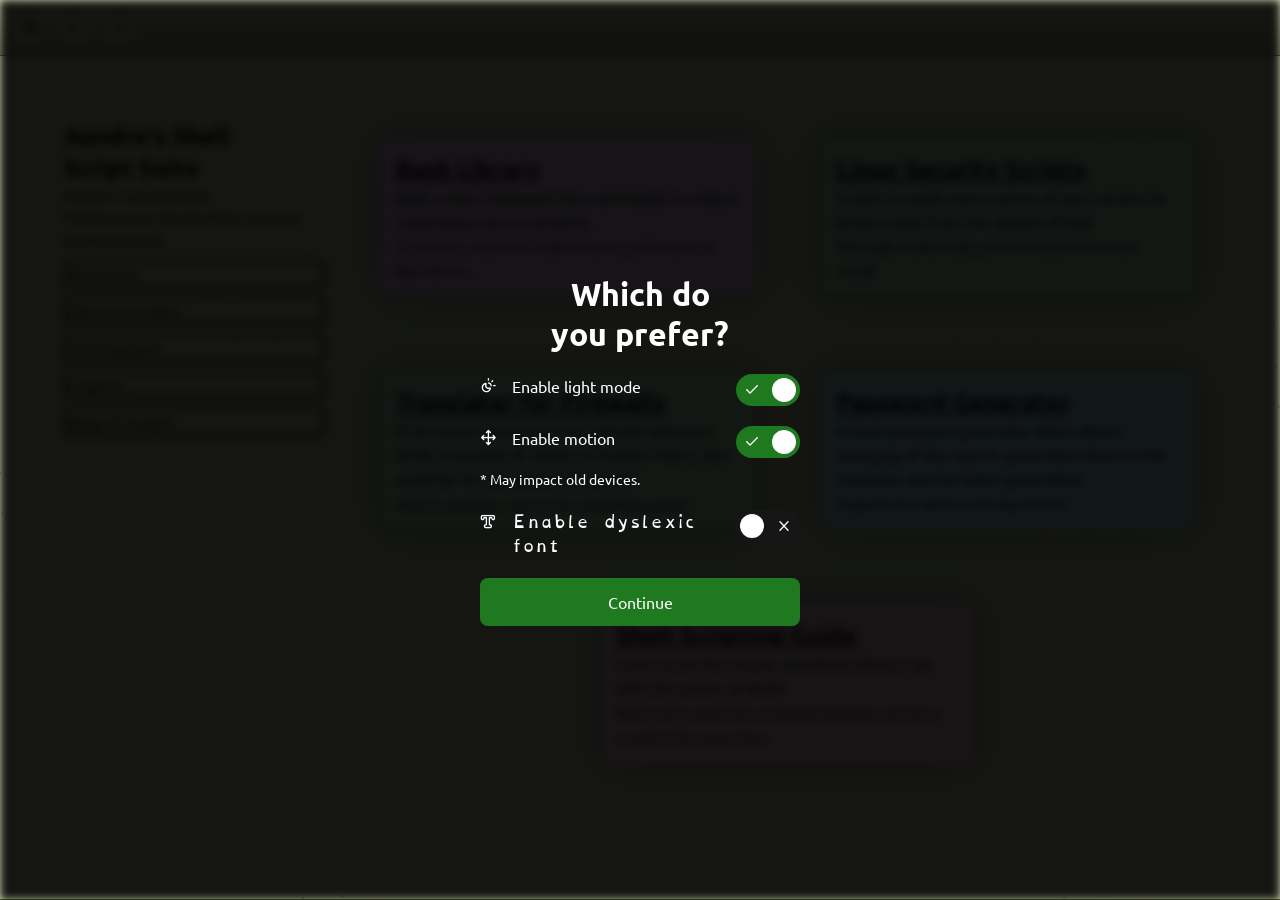
==== index.html @ a22c5754 "update(): fix HTML structure and correct typo in project descriptions" ====
<!DOCTYPE html>
<html lang="en">
<head>
	<meta charset="UTF-8">
	<meta name="viewport" content="width=device-width, initial-scale=1.0">
	<title>The ASS Suite</title>
	<link rel="stylesheet" href="/static/css/styles.css">
	<link rel="stylesheet" href="/static/css/ass.css">
	<script src="/static/js/scripts.js" defer=""></script>
	<script src="/static/js/ass.js" defer=""></script>
</head>
<body>

<header>
	<nav class="button-row">
		<button aria-label="Open Settings"><i class="icon-settings"></i></button>
		<a href="#start" aria-label="Scroll to sidebar"><i class="icon-move-left"></i></a>
		<a href="#end" aria-label="Scroll to project cards"><i class="icon-move-right"></i></a>
	</nav>
</header>
<main>
	<div id="start"></div>
	<aside id="sidebar">
		<h1>Aundre's Shell Script Suite</h1>
		<span class="subtext">
			Aundre is a psuedonym.<br>
			I'll leave you to decide if the acronym was intentional.
		</span>
		<button>About Me</button>
		<button>Extra-curriculars</button>
		<button>Certifications</button>
		<button>Projects</button>
		<button>Blogs & Guides</button>
	</aside>
	<ul id="projects-grid">
		<li class="project-card divergent-accent" style="--accent-hue: 320;">
			<h2><a href="/docs?q=projects/bash-lib/Home.md">Bash Library</a></h2>
			<span>Bash scripts fashioned into commands to reduce redundancy across projects.</span><br>
			<span class="subtext">Consistent, clean and made to be as performant as Bash allows.</span>
		</li>
		<li class="project-card divergent-accent" style="--accent-hue: 160;">
			<h2><a href="/docs?q=projects/linsec/Home.md">Linux Security Scripts</a></h2>
			<span>Scripts to audit every corner of your server--to bring it back from the depths of hell.</span><br>
			<span class="subtext">Although, realistically, you would just do a clean install.</span>
		</li>
		<li class="project-card divergent-accent" style="--accent-hue: 160;">
			<h2><a href="/docs?q=projects/transwall/Home.md">Translater for Firewalls</a></h2>
			<span>If for some reason you can't decide between UFW, FirewallD, IP Tables or Packet Filters, this could be for you (<i>when it's done</i>)!</span><br>
			<span class="subtext">Work in progress--soon to be something great!</span>
		</li>
		<li class="project-card divergent-accent" style="--accent-hue: 200;">
			<h2><a href="/docs?q=projects/rng-passwd/Home.md">Password Generator</a></h2>
			<span>A local password generator which allows changing of the way its generated down to the character and for batch generation.</span><br>
			<span class="subtext">Supports CLI options and arguments!</span>
		</li>
		<li class="project-card divergent-accent" style="--accent-hue: 0;">
			<h2><a href="/docs?q=guides/bash-syntax.md">Shell Scripting Guide</a></h2>
			<span>Learn to do the stupid, wonderful things I do with the power of Bash!</span><br>
			<span class="subtext">Bash truly is quite the scripting language, and oh-so stupid at the same time.</span>
		</li>
	</ul>
	<div id="end"></div>
	<div id="background"></div>
</main>
<footer id="root-footer">
</footer>
</body>
</html>
---- static/css/styles.css ----
@import url('/static/css/lucide.css');
@import url('/static/css/reset.css');

@font-face {
	font-style: normal;
	font-weight: normal;
	src: url('/static/fonts/CascadiaMono-Regular.ttf') format('truetype');
	font-family: 'Cascadia Mono';
	font-display: swap;
}

@font-face {
	font-style: normal;
	font-weight: normal;
	src: url('/static/fonts/OpenDyslexic-Regular.otf') format('opentype');
	font-family: 'OpenDyslexic';
	font-display: swap;
}

/* Default to dark theme if invalid value is found */
html,
[data-theme='dark'],
[data-theme='dark'] .divergent-accent {
	--accent: oklch(.8 .14 var(--accent-hue));
	--bg-1: oklch(.15 .0125 var(--accent-hue));
	--bg-2: oklch(.1 .0125 var(--accent-hue));
	--bg-3: oklch(.2 .025 var(--accent-hue));
	--text-1: oklch(.95 .0625 var(--accent-hue));
	--text-2: oklch(.8 .0625 var(--accent-hue));
	--text-3: oklch(.7 .0625 var(--accent-hue));
}

[data-theme='light'],
[data-theme='light'] .divergent-accent {
	--accent: oklch(.5 .1 var(--accent-hue));
	--bg-1: oklch(.975 .0625 var(--accent-hue));
	--bg-2: oklch(.925 .0625 var(--accent-hue));
	--bg-3: oklch(.8 .0625 var(--accent-hue));
	--text-1: oklch(.1 .0625 var(--accent-hue));
	--text-2: oklch(.2 .0625 var(--accent-hue));
	--text-3: oklch(.3 .0625 var(--accent-hue));
}

html {
	--font-stack-base: Ubuntu, system-ui, -apple-system, BlinkMacSystemFont, 'Segoe UI', Roboto, Oxygen, Ubuntu, Cantarell, sans-serif;
	--font-stack-mono: "Cascadia Mono", ui-monospace, SFMono-Regular, SF Mono, Menlo, Consolas, Liberation Mono, monospace;
	--font-stack-dyslexic: 'OpenDyslexic', 'Comic Sans MS', 'Comic Sans', 'Open Sans', 'Helvetica Neue', sans-serif;
	font-family: var(--font-stack-base);
	&[data-motion="true"] {
		transition: --accent-hue 2500ms ease-out;
		scroll-behavior: smooth;
	}
}

.switch {
	--switch-width: 4em;
	--padding: 4px;
	--knob-size: calc((var(--switch-width) / 2) - (var(--padding) * 2));
	display: inline-block;
	position: relative;
	aspect-ratio: 2 / 1;
	width: var(--switch-width);
	input {
		position: absolute;
		opacity: 0;
		width: 0;
		height: 0;
	}
	.slider {
		position: absolute;
		cursor: pointer;
		inset: 0;
		border-radius: 9e9px;
		background-color: oklch(20% 0 300);
		[data-motion='true'] & {
			transition: background-color .2s ease;
		}
		&::before {
			position: absolute;
			top: var(--padding);
			left: var(--padding);
			z-index: 2;
			border-radius: 9e9px;
			background-color: white;
			width: var(--knob-size);
			height: var(--knob-size);
			content: "";
		}
		[data-motion='true'] &::before {
			transition: transform 200ms cubic-bezier(.4, 0, .2, 1);
		}
	}
	input:checked+.slider {
		background-color: hsl(var(--accent-hue), 60%, 30%);
		&::before {
			transform: translateX(calc(var(--switch-width) - var(--knob-size) - (var(--padding) * 2)));
		}
	}
	.state-text {
		position: absolute;
		top: 50%;
		transform: translateY(-50%);
		z-index: 1;
		pointer-events: none;
		font-family: sans-serif;
		user-select: none;
		&:first-of-type {
			left: .5em;
		}
		&:last-of-type {
			right: .5em;
		}
		&::before,
		&::after {
			color: white;
		}
	}
}

#config-menu[open] {
	display: flex;
	position: fixed;
	width: 100vw;
	height: 100vh;
	color: white;
	background: transparent;
	justify-content: safe center;
	align-items: safe center;
	box-sizing: border-box;
	border: unset;
	z-index: 1;
	* {
		color: inherit;
	}
	&::backdrop {
		backdrop-filter: brightness(.1) blur(4px);
	}
	h1 {
		text-align: center;
	}
	.subtext {
		margin-top: 10px;
		max-width: calc(100% - 4em);
	}
	form {
		position: relative;
		display: grid;
		width: 25svw;
		min-width: 15em;
		max-width: 25em;
		height: fit-content;
		max-height: 100%;
		.option {
			display: grid;
			grid-template-columns: 2em 1fr 4em;
			margin-top: 20px;
			width: 100%;
			height: fit-content;
		}
	}
	#enter-site {
		display: flex;
		justify-content: safe center;
		align-items: center;
		text-align: center;
		margin-top: 20px;
		border: none;
		border-radius: 8px;
		background-color: hsl(var(--accent-hue), 60%, 30%);
		padding: 12px 24px;
		color: inherit;

		&:hover,
		&:focus-visible {
			cursor: pointer;
		}
	}
}

dialog {
	transition:
		opacity 750ms ease 600ms,
		transform 500ms ease;
	&::backdrop {
		transition:
			opacity 500ms ease,
			transform 500ms ease;
	}
}
dialog[open], dialog[open]::backdrop {
	opacity: 1;
	transform: translateY(0) scale(1);
}
@starting-style {
	dialog[open] {
		opacity: 0;
		transform: translateY(100px) scale(.95);
	}
	dialog[open]::backdrop {
		opacity: 0;
		transform: scale(.5);
	}
}

.button-row {
	display: flex;
	flex-direction: row;
	border-radius: 9e9px;
	width: fit-content;
	button, a {
		display: flex;
		justify-content: safe center;
		align-items: center;
		background-color: var(--bg-1);
		border: none;
		border-top: var(--accent) 1px solid;
		isolation: isolate;
		aspect-ratio: 1/1;
		height: 2em;
		color: var(--text-1);
		text-decoration: none;
		text-align: center;
		border-radius: 60% 40% 70% 30% / 50% 60% 40% 50%;
		box-shadow: -2px -2px 8px color-mix(var(--accent) 20%, transparent);
		margin: 0 .4em;
		[data-motion="true"] & i {
			transition: 50ms;
		}
		&[disabled] i {
			font-size: .8em;
			opacity: .5;
		}
		&:not([disabled]):hover i,
		&:not([disabled]):focus-visible i {
			cursor: pointer;
		}&:not([disabled]):active i {
			font-size: .9em;
			opacity: .7;
		}
	}
}

[data-dyslexic='true'] body,
.font-stack-dyslexic {
	font-family: var(--font-stack-dyslexic) !important;
}

.subtext {
	color: var(--text-2);
	font-size: .9em;
}

a {
	&[href^="https://"]::after {
		content: "\e0b9";
		font-family: "lucide";
		font-style: normal;
		font-weight: normal;
		display: inline-block;
		margin-left: .5ch;
		vertical-align: middle;
	}
	&:has(button) {
		text-decoration: none;
	}
}
---- static/css/ass.css ----
@property --accent-hue {
	syntax: '<number>';
	initial-value: 120;
	inherits: true;
}

/* Disabled footer cause I don't have a use for it right now. */
:root {
	--header-height: 3.5rem;
	--footer-height: 1px;
}

* {
	color: var(--text-1);
}

a:hover,
a:focus-visible {
	color: var(--accent);
}

html {
	width: 100%;
	min-height: 100%;
}

body {
	display: grid;
	position: relative;
	grid-template-rows: var(--header-height) 1fr var(--footer-height);
	margin: unset;
	background: var(--bg-1);
	width: 100%;
	height: 100svh;
}

article,
ul,
aside {
	box-sizing: border-box;
	margin: unset;
	padding: 2em;
	width: 100%;
	height: 100%;
}

main {
	display: flex;
	width: 100%;
	max-height: 100%;
	overflow: auto;
	scroll-snap-type: y mandatory;

	@media (min-height: 512px) {
		padding: 2em;
	}

	>* {
		scroll-snap-align: start;
	}
}

#sidebar {
	display: flex;
	flex-direction: column;
	position: relative;
	flex-shrink: 0;
	width: 36ch;
	height: 100%;
	overflow: auto;
	@media (orientation: portrait),
	(max-width: 512px) {
		width: 80dvw;
	}
	>button {
		margin-top: 1ch;
		text-align: start;
		width: 100%;
		padding: 0;
		background-color: transparent;
		border-image:
			linear-gradient(
				to right,
				color-mix(var(--accent) 30%,
				transparent),
				transparent 40%
			) 0 0 1 0;
		&::before {
			position: absolute;
			content: '\e269';
			font-family: lucide;
			color: var(--accent);
			transform: translateX(-4ex);
			opacity: 0;
			pointer-events: none;
		}
		[data-motion="true"] &::before {
			transition:
				250ms ease-out transform,
				150ms ease-out opacity,
				25ms linear scale;
		}
		&:hover,
		&:focus-visible {
			border-image: linear-gradient(to right, color-mix(var(--accent) 75%, transparent), transparent 55%) 0 0 1 0;
		}
		&:hover::before,
		&:focus-visible::before {
			transform: translateX(-3ex);
			opacity: .5;
			cursor: pointer;
		}
		&:active,
		&[data-active] {
			border-image: linear-gradient(to right, var(--accent), transparent 70%) 0 0 1 0;
		}
		&:active::before,
		&[data-active]::before {
			content: '\e2cc';
			transform: translateX(-3ex);
			opacity: 1;
			scale: 1.1;
		}
	}
}

#projects-grid {
	--shadow-spread: 48px;
	display: flex;
	position: relative;
	flex-shrink: 0;
	flex-direction: row;
	flex-wrap: wrap;
	justify-content: safe center;
	gap: 1em;
	isolation: isolate;
	padding: var(--shadow-spread) 0;
	width: calc(100% - 2em * 2 - 32ch);
	height: 100%;
	overflow-y: auto;
	list-style-type: none;

	>.project-card {
		margin-right: auto;
		margin-left: auto;
		border: var(--accent) 1px solid;
		border-radius: 8px;
		background: var(--bg-1);
		padding: 1em;
		width: 42ch;
		height: fit-content;
		box-shadow: 0 0 var(--shadow-spread) rgba(0, 0, 0, .25);

		h2 {
			margin: unset;
			width: fit-content;
		}

		[data-motion="true"] & {
			transition: box-shadow 100ms linear;
		}

		&:hover {
			box-shadow: 0 0 50px rgba(0, 0, 0, .5);
		}
	}
	@media (orientation: portrait),
	(max-width: 512px) {
		width: 80dvw;
	}
}

/* Animation for MY card */
@keyframes rainbow {
	0% {
		--accent-hue: 0;
	}
	100% {
		--accent-hue: 360;
	}
}

[data-motion="true"] #my-card {
	animation: rainbow 25s infinite linear;
}

@keyframes pulse {
	0% {
		outline: color-mix(var(--accent) 25%, transparent) 1px solid;
		outline-offset: 0;
	}

	100% {
		outline: transparent 0 solid;
		outline-offset: 32px;
	}
}

header {
	border-bottom: var(--accent) 1px solid;
	padding: .5em;
	background: linear-gradient(
			var(--bg-1) 0%,
			var(--bg-3)
		);
}

footer {
	border-top: var(--accent) 1px solid;
}

header,
footer {
	display: flex;
	position: static;
	align-items: center;
	box-sizing: border-box;
	width: 100%;
	height: 100%;
	/* Decided this effect was a bit too distracting
	[data-motion="true"] & {
		animation: pulse 1500ms infinite ease-out;
	}
	*/
}

@keyframes background-slide {
	100% {
		transform: translate(40px, -40px);
	}
}

#background {
	position: absolute;
	top: 0;
	left: 0;
	z-index: -1;
	width: 100%;
	min-height: 100%;
	overflow: hidden;

	&::before {
		position: absolute;
		top: -100px;
		left: -100px;
		rotate: -3deg;
		opacity: .15;
		background: radial-gradient(var(--accent) 1px, transparent 1px);
		background-size: 40px 40px;
		width: calc(100% + 200px);
		height: calc(100% + 200px);
		content: "";
	}

	[data-theme='light'] &::before {
		opacity: .4;
	}

	[data-motion='true'] &::before {
		animation: background-slide 5s linear infinite;
	}
}
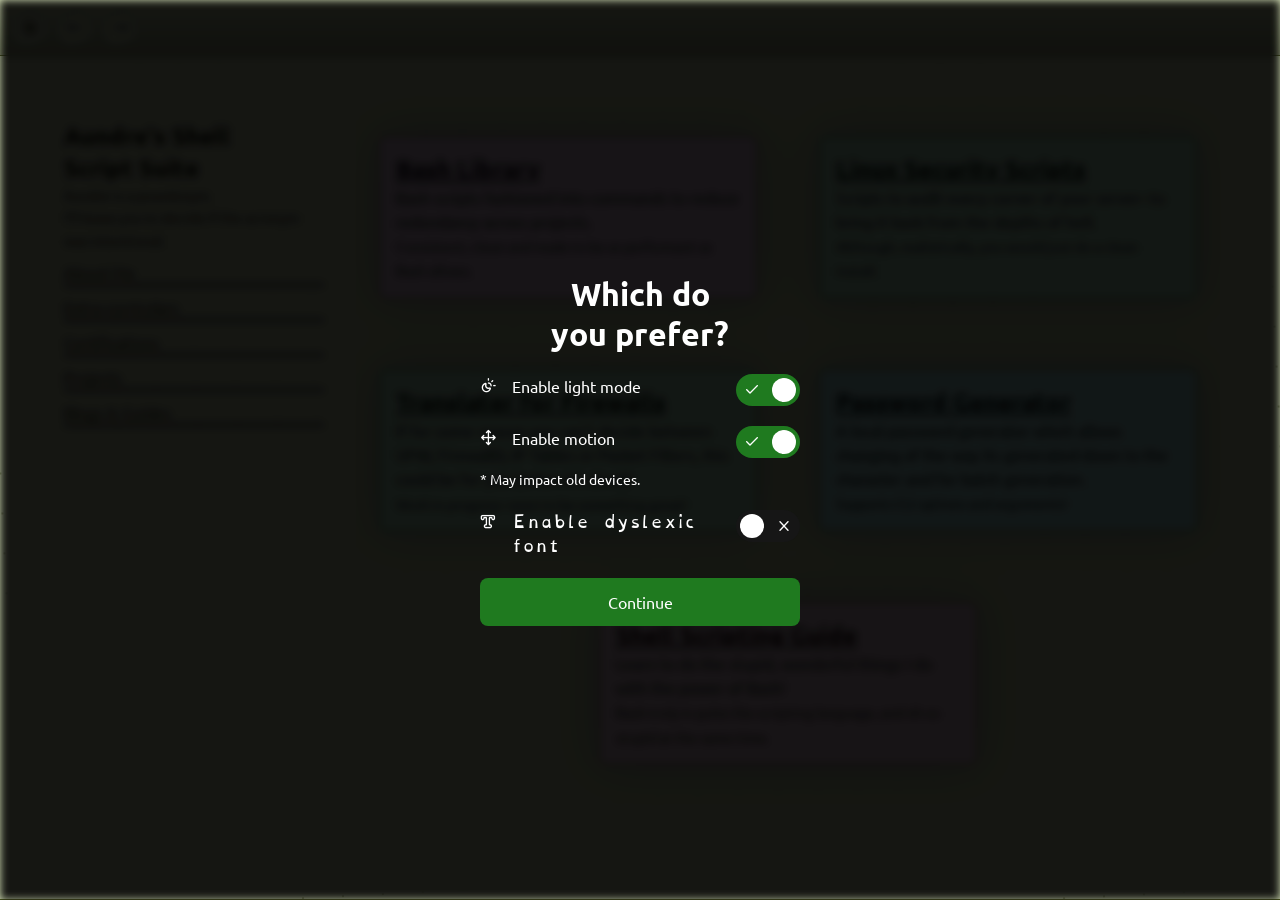
==== commit 9915682e: "update(): improve button styling and layout in index and CSS files" ====
--- a/index.html
+++ b/index.html
@@ -26,11 +26,11 @@
 			Aundre is a psuedonym.<br>
 			I'll leave you to decide if the acronym was intentional.
 		</span>
-		<button>About Me</button>
-		<button>Extra-curriculars</button>
-		<button>Certifications</button>
-		<button>Projects</button>
-		<button>Blogs & Guides</button>
+		<button class="sidebar-tab">About Me</button>
+		<button class="sidebar-tab">Extra-curriculars</button>
+		<button class="sidebar-tab">Certifications</button>
+		<button class="sidebar-tab">Projects</button>
+		<button class="sidebar-tab">Blogs & Guides</button>
 	</aside>
 	<ul id="projects-grid">
 		<li class="project-card divergent-accent" style="--accent-hue: 320;">
--- a/static/css/styles.css
+++ b/static/css/styles.css
@@ -207,7 +207,8 @@
 	flex-direction: row;
 	border-radius: 9e9px;
 	width: fit-content;
-	button, a {
+	>button,
+	>a {
 		display: flex;
 		justify-content: safe center;
 		align-items: center;
--- a/static/css/ass.css
+++ b/static/css/ass.css
@@ -72,19 +72,20 @@
 	(max-width: 512px) {
 		width: 80dvw;
 	}
-	>button {
+	>.sidebar-tab {
 		margin-top: 1ch;
 		text-align: start;
 		width: 100%;
 		padding: 0;
 		background-color: transparent;
-		border-image:
-			linear-gradient(
-				to right,
-				color-mix(var(--accent) 30%,
-				transparent),
-				transparent 40%
-			) 0 0 1 0;
+		border: none;
+		border-bottom: 2px solid;
+		border-image: linear-gradient(
+			to right,
+			color-mix(var(--accent) 30%,
+			transparent),
+			transparent 40%
+		) 0 0 1 0;
 		&::before {
 			position: absolute;
 			content: '\e269';
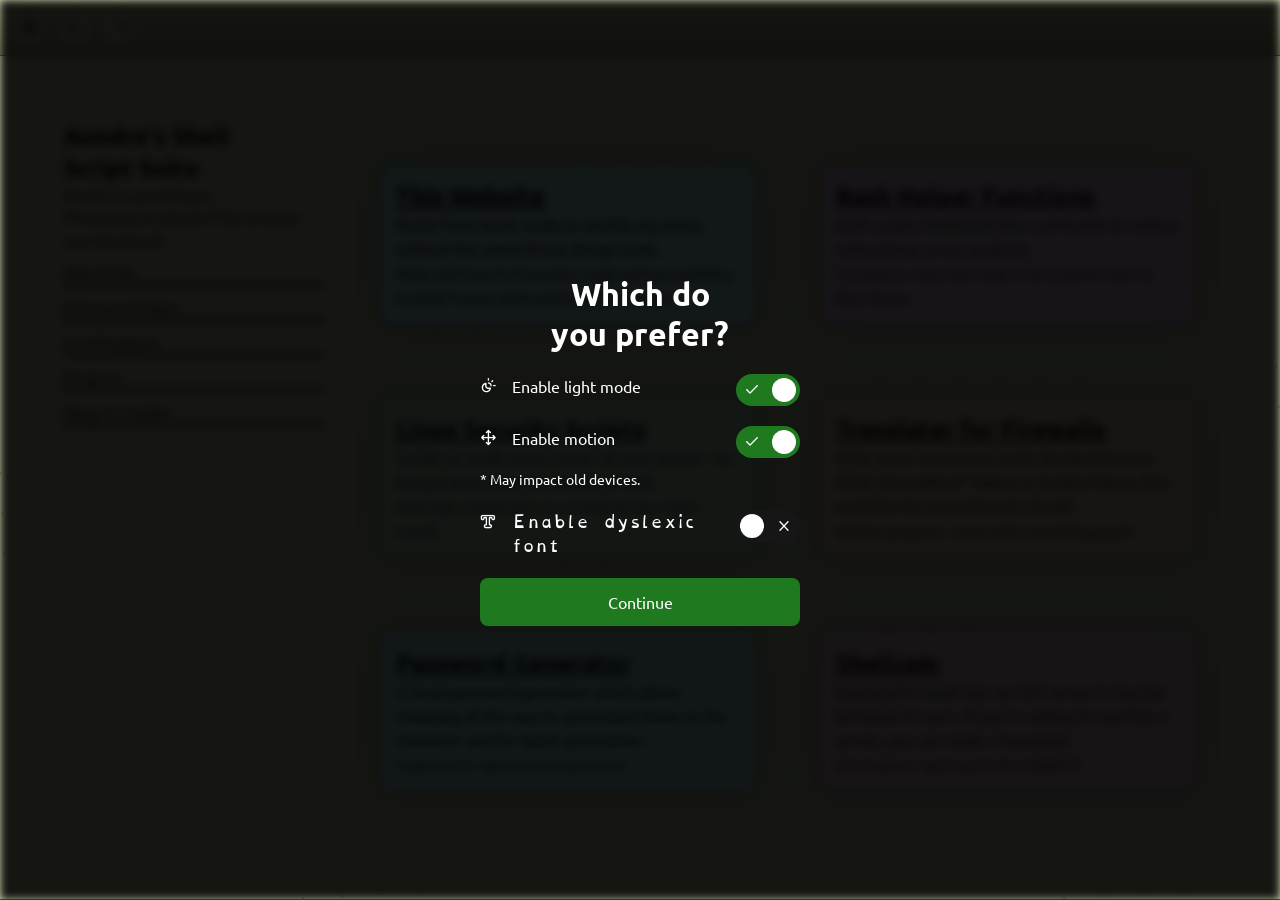
==== commit 9def943c: "update(): refactor project card layout and improve accessibility in index and CSS files" ====
--- a/index.html
+++ b/index.html
@@ -32,31 +32,36 @@
 		<button class="sidebar-tab">Projects</button>
 		<button class="sidebar-tab">Blogs & Guides</button>
 	</aside>
-	<ul id="projects-grid">
+	<ul id="cards-grid">
+		<li class="project-card divergent-accent" style="--accent-hue: 235;">
+			<h2><a href="/docs?q=projects/www/Home.md">This Website</a></h2>
+			<span>Made from hand, made in strictly my vision without the need of any design tools.</span><br>
+			<span class="subtext">Made with love for humanity, made with accessibility in mind. Forever dedicated to public domain.</span>
+		</li>
 		<li class="project-card divergent-accent" style="--accent-hue: 320;">
-			<h2><a href="/docs?q=projects/bash-lib/Home.md">Bash Library</a></h2>
+			<h2><a href="/docs?q=projects/bash-lib/Home.md">Bash Helper Functions</a></h2>
 			<span>Bash scripts fashioned into commands to reduce redundancy across projects.</span><br>
 			<span class="subtext">Consistent, clean and made to be as performant as Bash allows.</span>
 		</li>
 		<li class="project-card divergent-accent" style="--accent-hue: 160;">
 			<h2><a href="/docs?q=projects/linsec/Home.md">Linux Security Scripts</a></h2>
-			<span>Scripts to audit every corner of your server--to bring it back from the depths of hell.</span><br>
+			<span>Scripts to audit every corner of your server—to bring it back from the depths of hell.</span><br>
 			<span class="subtext">Although, realistically, you would just do a clean install.</span>
 		</li>
-		<li class="project-card divergent-accent" style="--accent-hue: 160;">
+		<li class="project-card divergent-accent" style="--accent-hue: 80;">
 			<h2><a href="/docs?q=projects/transwall/Home.md">Translater for Firewalls</a></h2>
 			<span>If for some reason you can't decide between UFW, FirewallD, IP Tables or Packet Filters, this could be for you (<i>when it's done</i>)!</span><br>
-			<span class="subtext">Work in progress--soon to be something great!</span>
-		</li>
-		<li class="project-card divergent-accent" style="--accent-hue: 200;">
+			<span class="subtext">Work in progress—soon to be something great!</span>
+		</li><li class="project-card divergent-accent" style="--accent-hue: 200;">
 			<h2><a href="/docs?q=projects/rng-passwd/Home.md">Password Generator</a></h2>
-			<span>A local password generator which allows changing of the way its generated down to the character and for batch generation.</span><br>
+			<span>A local password generator which allows changing of the way its generated down to the character and for batch
+				generation.</span><br>
 			<span class="subtext">Supports CLI options and arguments!</span>
 		</li>
 		<li class="project-card divergent-accent" style="--accent-hue: 0;">
-			<h2><a href="/docs?q=guides/bash-syntax.md">Shell Scripting Guide</a></h2>
-			<span>Learn to do the stupid, wonderful things I do with the power of Bash!</span><br>
-			<span class="subtext">Bash truly is quite the scripting language, and oh-so stupid at the same time.</span>
+			<h2><a href="/docs?q=projects/shellcam/Home.md">Shellcam</a></h2>
+			<span>Intended to hook into an SSH server to log the terminal of users. If you're willing to sacrifice a server, you can make a honeypot.</span><br>
+			<span class="subtext">Uno reverse—get man in the middle'd!</span>
 		</li>
 	</ul>
 	<div id="end"></div>
--- a/static/css/ass.css
+++ b/static/css/ass.css
@@ -125,7 +125,7 @@
 	}
 }
 
-#projects-grid {
+#cards-grid {
 	--shadow-spread: 48px;
 	display: flex;
 	position: relative;
@@ -151,6 +151,7 @@
 		width: 42ch;
 		height: fit-content;
 		box-shadow: 0 0 var(--shadow-spread) rgba(0, 0, 0, .25);
+		margin: auto;
 
 		h2 {
 			margin: unset;
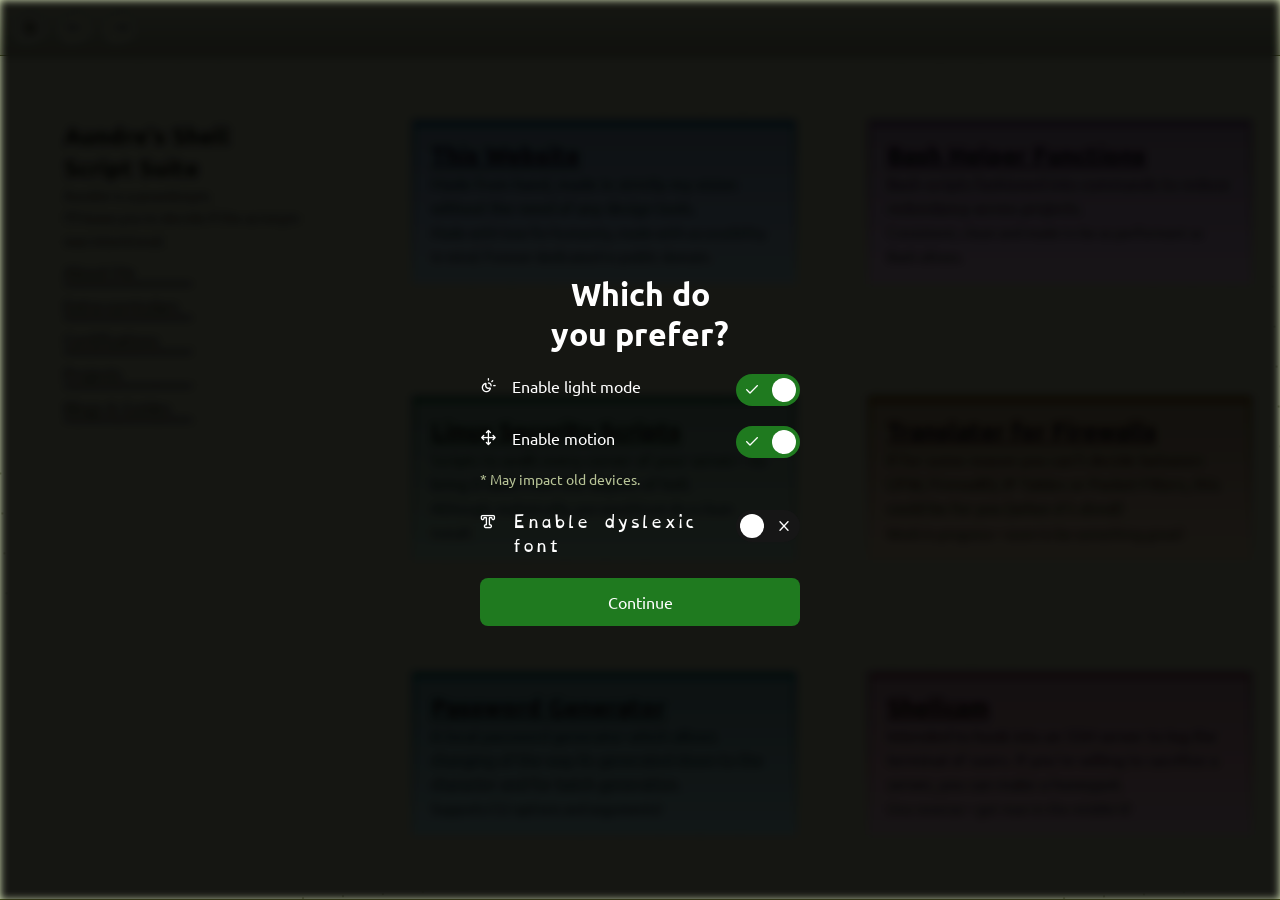
==== commit 804a7144: "update(): refactor sidebar tabs into a list and adjust styles for better layout" ====
--- a/index.html
+++ b/index.html
@@ -26,11 +26,13 @@
 			Aundre is a psuedonym.<br>
 			I'll leave you to decide if the acronym was intentional.
 		</span>
-		<button class="sidebar-tab">About Me</button>
-		<button class="sidebar-tab">Extra-curriculars</button>
-		<button class="sidebar-tab">Certifications</button>
-		<button class="sidebar-tab">Projects</button>
-		<button class="sidebar-tab">Blogs & Guides</button>
+		<ul id="tab-list">
+			<li class="sidebar-tab" aria-labelledby="About Me">About Me</li>
+			<li class="sidebar-tab" aria-labelledby="Extra-curriculars">Extra-curriculars</li>
+			<li class="sidebar-tab" aria-labelledby="Certifications">Certifications</li>
+			<li class="sidebar-tab" aria-labelledby="Projects">Projects</li>
+			<li class="sidebar-tab" aria-labelledby="Blogs & Guides">Blogs & Guides</li>
+		</ul>
 	</aside>
 	<ul id="cards-grid">
 		<li class="project-card divergent-accent" style="--accent-hue: 235;">
--- a/static/css/styles.css
+++ b/static/css/styles.css
@@ -1,6 +1,5 @@
 @import url('/static/css/lucide.css');
 @import url('/static/css/reset.css');
-
 @font-face {
 	font-style: normal;
 	font-weight: normal;
@@ -8,7 +7,6 @@
 	font-family: 'Cascadia Mono';
 	font-display: swap;
 }
-
 @font-face {
 	font-style: normal;
 	font-weight: normal;
@@ -17,7 +15,7 @@
 	font-display: swap;
 }
 
-/* Default to dark theme if invalid value is found */
+/* html, = default to dark theme if invalid value is found */
 html,
 [data-theme='dark'],
 [data-theme='dark'] .divergent-accent {
@@ -41,6 +39,42 @@
 	--text-3: oklch(.3 .0625 var(--accent-hue));
 }
 
+[data-dyslexic='true'] body,
+.font-stack-dyslexic {
+	font-family: var(--font-stack-dyslexic) !important;
+}
+
+.subtext {
+	color: var(--text-2) !important;
+	font-size: .9em;
+}
+
+a {
+	color: var(--text-1);
+	&[href^="https://"]::after {
+		content: "\e0b9";
+		font-family: "lucide";
+		font-style: normal;
+		font-weight: normal;
+		display: inline-block;
+		margin-left: .5em;
+		vertical-align: middle;
+	}
+	&:hover,
+	&:focus-visible {
+		color: var(--accent);
+	}
+}
+
+
+.divergent-accent > * {
+	color: var(--text-1);
+}
+
+* {
+	color: inherit;
+}
+
 html {
 	--font-stack-base: Ubuntu, system-ui, -apple-system, BlinkMacSystemFont, 'Segoe UI', Roboto, Oxygen, Ubuntu, Cantarell, sans-serif;
 	--font-stack-mono: "Cascadia Mono", ui-monospace, SFMono-Regular, SF Mono, Menlo, Consolas, Liberation Mono, monospace;
@@ -48,7 +82,6 @@
 	font-family: var(--font-stack-base);
 	&[data-motion="true"] {
 		transition: --accent-hue 2500ms ease-out;
-		scroll-behavior: smooth;
 	}
 }
 
@@ -169,7 +202,6 @@
 		background-color: hsl(var(--accent-hue), 60%, 30%);
 		padding: 12px 24px;
 		color: inherit;
-
 		&:hover,
 		&:focus-visible {
 			cursor: pointer;
@@ -240,28 +272,3 @@
 		}
 	}
 }
-
-[data-dyslexic='true'] body,
-.font-stack-dyslexic {
-	font-family: var(--font-stack-dyslexic) !important;
-}
-
-.subtext {
-	color: var(--text-2);
-	font-size: .9em;
-}
-
-a {
-	&[href^="https://"]::after {
-		content: "\e0b9";
-		font-family: "lucide";
-		font-style: normal;
-		font-weight: normal;
-		display: inline-block;
-		margin-left: .5ch;
-		vertical-align: middle;
-	}
-	&:has(button) {
-		text-decoration: none;
-	}
-}
--- a/static/css/ass.css
+++ b/static/css/ass.css
@@ -10,18 +10,9 @@
 	--footer-height: 1px;
 }
 
-* {
-	color: var(--text-1);
-}
-
-a:hover,
-a:focus-visible {
-	color: var(--accent);
-}
-
 html {
-	width: 100%;
-	min-height: 100%;
+	width: 100vw;
+	height: 100vh;
 }
 
 body {
@@ -31,7 +22,8 @@
 	margin: unset;
 	background: var(--bg-1);
 	width: 100%;
-	height: 100svh;
+	height: 100%;
+	color: var(--text-1);
 }
 
 article,
@@ -39,7 +31,7 @@
 aside {
 	box-sizing: border-box;
 	margin: unset;
-	padding: 2em;
+	padding: unset;
 	width: 100%;
 	height: 100%;
 }
@@ -49,84 +41,117 @@
 	width: 100%;
 	max-height: 100%;
 	overflow: auto;
-	scroll-snap-type: y mandatory;
-
-	@media (min-height: 512px) {
-		padding: 2em;
-	}
-
+	scroll-snap-type: x mandatory;
 	>* {
 		scroll-snap-align: start;
 	}
 }
 
 #sidebar {
+	--parent-padding: 4em;
+	--tab-width: 8em;
 	display: flex;
 	flex-direction: column;
 	position: relative;
 	flex-shrink: 0;
-	width: 36ch;
+	width: 30%;
 	height: 100%;
 	overflow: auto;
+	padding: var(--parent-padding);
 	@media (orientation: portrait),
-	(max-width: 512px) {
-		width: 80dvw;
-	}
-	>.sidebar-tab {
-		margin-top: 1ch;
-		text-align: start;
-		width: 100%;
-		padding: 0;
-		background-color: transparent;
-		border: none;
-		border-bottom: 2px solid;
-		border-image: linear-gradient(
-			to right,
-			color-mix(var(--accent) 30%,
-			transparent),
-			transparent 40%
-		) 0 0 1 0;
-		&::before {
-			position: absolute;
-			content: '\e269';
-			font-family: lucide;
-			color: var(--accent);
-			transform: translateX(-4ex);
-			opacity: 0;
-			pointer-events: none;
-		}
-		[data-motion="true"] &::before {
-			transition:
-				250ms ease-out transform,
-				150ms ease-out opacity,
-				25ms linear scale;
-		}
-		&:hover,
-		&:focus-visible {
-			border-image: linear-gradient(to right, color-mix(var(--accent) 75%, transparent), transparent 55%) 0 0 1 0;
-		}
-		&:hover::before,
-		&:focus-visible::before {
-			transform: translateX(-3ex);
-			opacity: .5;
-			cursor: pointer;
-		}
-		&:active,
-		&[data-active] {
-			border-image: linear-gradient(to right, var(--accent), transparent 70%) 0 0 1 0;
-		}
-		&:active::before,
-		&[data-active]::before {
-			content: '\e2cc';
-			transform: translateX(-3ex);
-			opacity: 1;
-			scale: 1.1;
+	(max-width: 56em) {
+		width: 90vw;
+	}
+	@media (max-width: 32em) {
+		width: 100vw;
+		--parent-padding: .5em;
+	}
+	>#tab-list {
+		list-style-type: none;
+		>* {
+			margin-top: .5em;
+			text-align: start;
+			width: var(--tab-width);
+			padding: 0;
+			background-color: transparent;
+			border: none;
+			border-bottom: 2px solid;
+			border-image: linear-gradient(
+				to right,
+				color-mix(var(--accent) 30%,
+				transparent),
+				transparent 40%
+			) 0 0 1 0;
+			&::before,
+			&::after {
+				position: absolute;
+				content: '\e269';
+				font-family: lucide;
+				color: var(--accent);
+				opacity: 0;
+				pointer-events: none;
+			}
+			&::before {
+				transform: translateX(-4ex);
+			}
+			&::after {
+				left: calc(var(--parent-padding) + var(--tab-width));
+				transform: translateX(4ex);
+				filter: opacity(0);
+				@media (max-width: 32em) {
+					filter: unset;
+				}
+			}
+			[data-motion="true"] &::before,
+			[data-motion="true"] &::after {
+				transition:
+					250ms ease-out transform,
+					150ms ease-out opacity,
+					25ms linear scale;
+			}
+			&:hover,
+			&:focus-visible {
+				border-image: linear-gradient(
+					to right,
+					color-mix(var(--accent) 75%,
+					transparent),
+					transparent 55%
+				) 0 0 1 0;
+			}
+			&:hover::before,
+			&:focus-visible::before,
+			&:hover::after,
+			&:focus-visible::after {
+				opacity: .5;
+				cursor: pointer;
+			}&:hover::before,
+			&:focus-visible::before {
+				transform: translateX(-3ex);
+			}
+			&:hover::after,
+			&:focus-visible::after {
+				transform: translateX(3ex);
+			}
+			&:active,
+			&[data-active] {
+				border-image: linear-gradient(to right, var(--accent), transparent 70%) 0 0 1 0;
+			}
+			&:active::before,
+			&[data-active]::before,
+			&:active::after,
+			&[data-active]::after {
+				content: '\e2cc';
+				opacity: 1;
+			}
+			&:active::before,
+			&:active::after {
+				scale: 1.1;
+			}
 		}
 	}
 }
 
 #cards-grid {
-	--shadow-spread: 48px;
 	display: flex;
 	position: relative;
 	flex-shrink: 0;
@@ -135,95 +160,71 @@
 	justify-content: safe center;
 	gap: 1em;
 	isolation: isolate;
-	padding: var(--shadow-spread) 0;
-	width: calc(100% - 2em * 2 - 32ch);
+	width: 70%;
 	height: 100%;
 	overflow-y: auto;
 	list-style-type: none;
-
+	scroll-snap-type: y mandatory;
+	>* {
+		scroll-snap-align: center;
+	}
 	>.project-card {
-		margin-right: auto;
-		margin-left: auto;
-		border: var(--accent) 1px solid;
-		border-radius: 8px;
-		background: var(--bg-1);
+		margin: auto;
+		&:first-of-type {
+			margin-top: 4em;
+		}
+		&:last-of-type {
+			margin-bottom: 4em;
+		}
+		background: linear-gradient(
+			to bottom,
+			var(--bg-3) 0%,
+			var(--bg-1) 100%
+		);
 		padding: 1em;
-		width: 42ch;
+		width: 24em;
 		height: fit-content;
-		box-shadow: 0 0 var(--shadow-spread) rgba(0, 0, 0, .25);
-		margin: auto;
-
-		h2 {
-			margin: unset;
-			width: fit-content;
-		}
-
+		border-style: solid;
+		border-image: linear-gradient(
+			to bottom,
+			var(--accent) 0%,
+			transparent 100%
+		) 1 / 2 1 0 1;
+		border-bottom: none;
 		[data-motion="true"] & {
 			transition: box-shadow 100ms linear;
 		}
-
-		&:hover {
-			box-shadow: 0 0 50px rgba(0, 0, 0, .5);
-		}
 	}
 	@media (orientation: portrait),
-	(max-width: 512px) {
-		width: 80dvw;
-	}
-}
-
-/* Animation for MY card */
-@keyframes rainbow {
-	0% {
-		--accent-hue: 0;
-	}
-	100% {
-		--accent-hue: 360;
-	}
-}
-
-[data-motion="true"] #my-card {
-	animation: rainbow 25s infinite linear;
-}
-
-@keyframes pulse {
-	0% {
-		outline: color-mix(var(--accent) 25%, transparent) 1px solid;
-		outline-offset: 0;
-	}
-
-	100% {
-		outline: transparent 0 solid;
-		outline-offset: 32px;
-	}
-}
-
+	(max-width: 56em) {
+		width: 90vw;
+		padding: 1em;
+	}
+	@media (max-width: 32em) {
+		width: 100vw;
+		padding: 0;
+	}
+}
+
+header,
+footer {
+	display: flex;
+	position: static;
+	align-items: center;
+	box-sizing: border-box;
+	width: 100%;
+	height: 100%;
+}
 header {
 	border-bottom: var(--accent) 1px solid;
 	padding: .5em;
 	background: linear-gradient(
-			var(--bg-1) 0%,
-			var(--bg-3)
-		);
-}
-
+		var(--bg-1) 0%,
+		var(--bg-3)
+	);
+}
 footer {
 	border-top: var(--accent) 1px solid;
-}
-
-header,
-footer {
-	display: flex;
-	position: static;
-	align-items: center;
-	box-sizing: border-box;
-	width: 100%;
-	height: 100%;
-	/* Decided this effect was a bit too distracting
-	[data-motion="true"] & {
-		animation: pulse 1500ms infinite ease-out;
-	}
-	*/
 }
 
 @keyframes background-slide {
@@ -240,7 +241,6 @@
 	width: 100%;
 	min-height: 100%;
 	overflow: hidden;
-
 	&::before {
 		position: absolute;
 		top: -100px;
@@ -253,11 +253,9 @@
 		height: calc(100% + 200px);
 		content: "";
 	}
-
 	[data-theme='light'] &::before {
 		opacity: .4;
 	}
-
 	[data-motion='true'] &::before {
 		animation: background-slide 5s linear infinite;
 	}
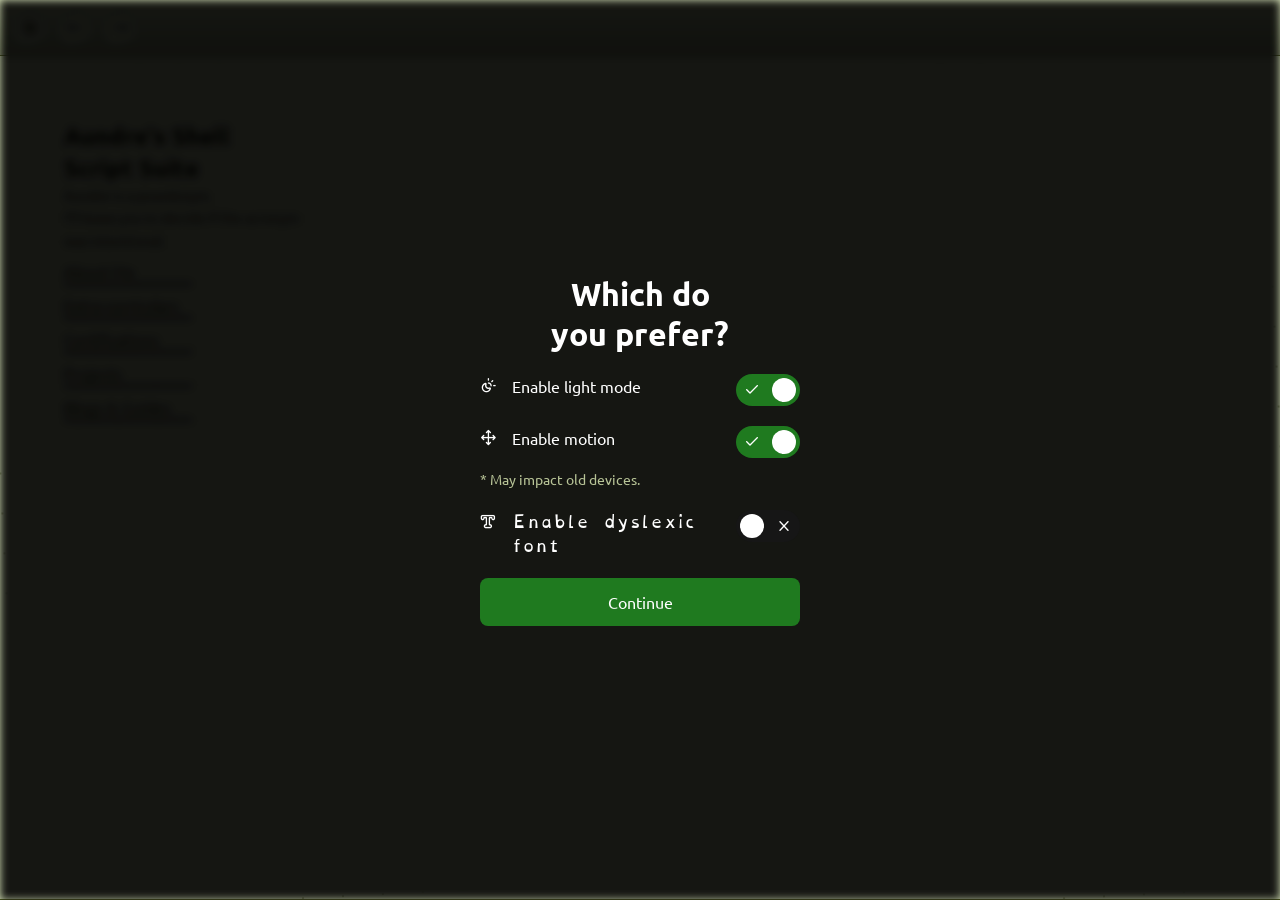
==== commit 222e79f6: "update(): add project cards for Bash Library Functions, Linux Security Scripts, Password Generator, " ====
--- a/index.html
+++ b/index.html
@@ -35,36 +35,6 @@
 		</ul>
 	</aside>
 	<ul id="cards-grid">
-		<li class="project-card divergent-accent" style="--accent-hue: 235;">
-			<h2><a href="/docs?q=projects/www/Home.md">This Website</a></h2>
-			<span>Made from hand, made in strictly my vision without the need of any design tools.</span><br>
-			<span class="subtext">Made with love for humanity, made with accessibility in mind. Forever dedicated to public domain.</span>
-		</li>
-		<li class="project-card divergent-accent" style="--accent-hue: 320;">
-			<h2><a href="/docs?q=projects/bash-lib/Home.md">Bash Helper Functions</a></h2>
-			<span>Bash scripts fashioned into commands to reduce redundancy across projects.</span><br>
-			<span class="subtext">Consistent, clean and made to be as performant as Bash allows.</span>
-		</li>
-		<li class="project-card divergent-accent" style="--accent-hue: 160;">
-			<h2><a href="/docs?q=projects/linsec/Home.md">Linux Security Scripts</a></h2>
-			<span>Scripts to audit every corner of your server—to bring it back from the depths of hell.</span><br>
-			<span class="subtext">Although, realistically, you would just do a clean install.</span>
-		</li>
-		<li class="project-card divergent-accent" style="--accent-hue: 80;">
-			<h2><a href="/docs?q=projects/transwall/Home.md">Translater for Firewalls</a></h2>
-			<span>If for some reason you can't decide between UFW, FirewallD, IP Tables or Packet Filters, this could be for you (<i>when it's done</i>)!</span><br>
-			<span class="subtext">Work in progress—soon to be something great!</span>
-		</li><li class="project-card divergent-accent" style="--accent-hue: 200;">
-			<h2><a href="/docs?q=projects/rng-passwd/Home.md">Password Generator</a></h2>
-			<span>A local password generator which allows changing of the way its generated down to the character and for batch
-				generation.</span><br>
-			<span class="subtext">Supports CLI options and arguments!</span>
-		</li>
-		<li class="project-card divergent-accent" style="--accent-hue: 0;">
-			<h2><a href="/docs?q=projects/shellcam/Home.md">Shellcam</a></h2>
-			<span>Intended to hook into an SSH server to log the terminal of users. If you're willing to sacrifice a server, you can make a honeypot.</span><br>
-			<span class="subtext">Uno reverse—get man in the middle'd!</span>
-		</li>
 	</ul>
 	<div id="end"></div>
 	<div id="background"></div>
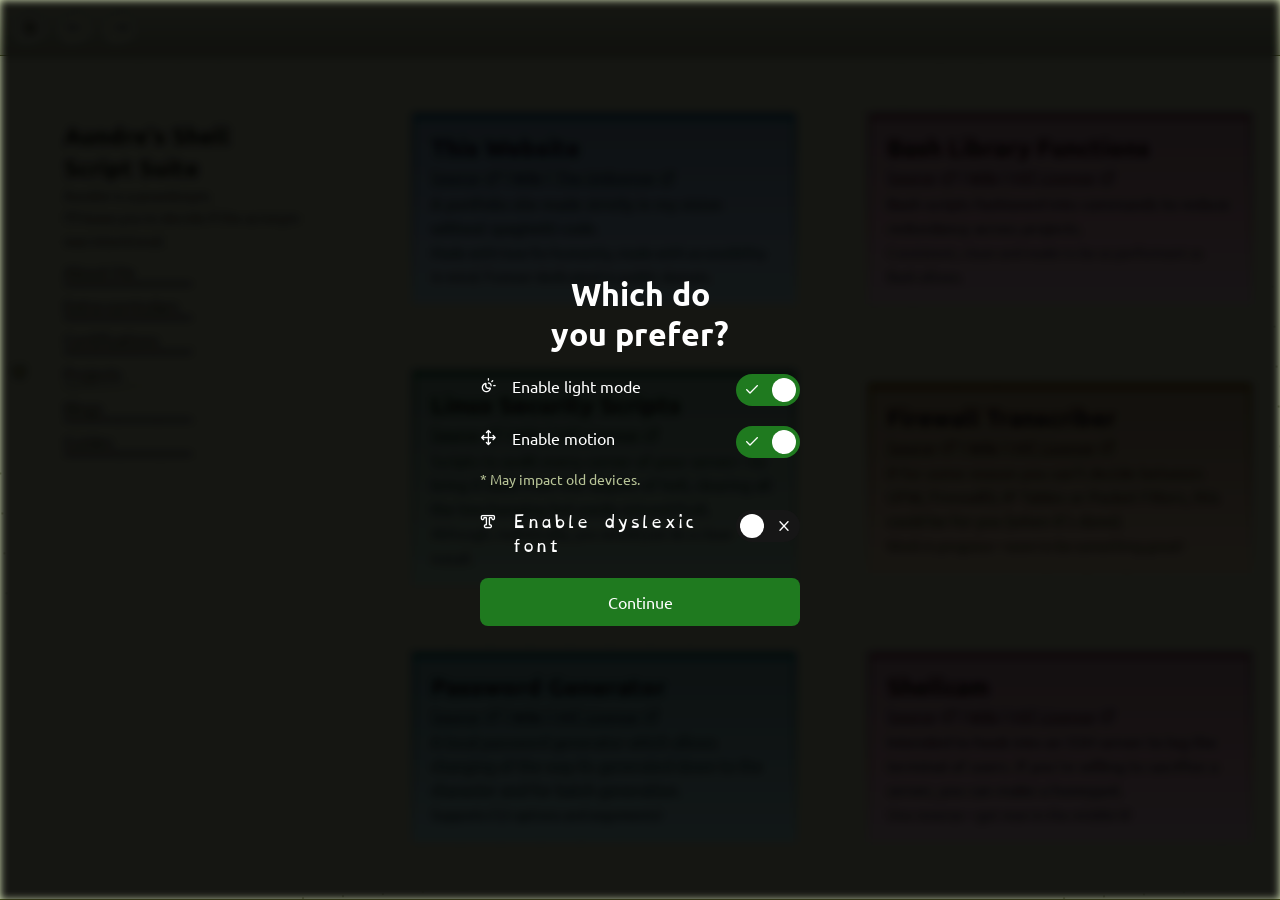
==== commit 6b1d019a: "update(): separate Blogs and Guides into distinct sidebar tabs" ====
--- a/index.html
+++ b/index.html
@@ -9,37 +9,39 @@
 	<script src="/static/js/scripts.js" defer=""></script>
 	<script src="/static/js/ass.js" defer=""></script>
 </head>
+
 <body>
+	<header>
+		<nav class="button-row">
+			<button aria-label="Open Settings"><i class="icon-settings"></i></button>
+			<a href="#start" aria-label="Scroll to sidebar"><i class="icon-move-left"></i></a>
+			<a href="#end" aria-label="Scroll to project cards"><i class="icon-move-right"></i></a>
+		</nav>
+	</header>
+	<main>
+		<div id="start"></div>
+		<aside id="sidebar">
+			<h1>Aundre's Shell Script Suite</h1>
+			<span class="subtext">
+				Aundre is a psuedonym.<br>
+				I'll leave you to decide if the acronym was intentional.
+			</span>
+			<ul id="tab-list">
+				<li class="sidebar-tab" data-directory="about-me">About Me</li>
+				<li class="sidebar-tab" data-directory="extra-curriculars">Extra-curriculars</li>
+				<li class="sidebar-tab" data-directory="certifications">Certifications</li>
+				<li class="sidebar-tab" data-directory="projects">Projects</li>
+				<li class="sidebar-tab" data-directory="blogs">Blogs</li>
+				<li class="sidebar-tab" data-directory="guides">Guides</li>
+			</ul>
+		</aside>
+		<ul id="cards-grid">
+		</ul>
+		<div id="end"></div>
+		<div id="background"></div>
+	</main>
+	<footer id="root-footer">
+	</footer>
+</body>
 
-<header>
-	<nav class="button-row">
-		<button aria-label="Open Settings"><i class="icon-settings"></i></button>
-		<a href="#start" aria-label="Scroll to sidebar"><i class="icon-move-left"></i></a>
-		<a href="#end" aria-label="Scroll to project cards"><i class="icon-move-right"></i></a>
-	</nav>
-</header>
-<main>
-	<div id="start"></div>
-	<aside id="sidebar">
-		<h1>Aundre's Shell Script Suite</h1>
-		<span class="subtext">
-			Aundre is a psuedonym.<br>
-			I'll leave you to decide if the acronym was intentional.
-		</span>
-		<ul id="tab-list">
-			<li class="sidebar-tab" aria-labelledby="About Me">About Me</li>
-			<li class="sidebar-tab" aria-labelledby="Extra-curriculars">Extra-curriculars</li>
-			<li class="sidebar-tab" aria-labelledby="Certifications">Certifications</li>
-			<li class="sidebar-tab" aria-labelledby="Projects">Projects</li>
-			<li class="sidebar-tab" aria-labelledby="Blogs & Guides">Blogs & Guides</li>
-		</ul>
-	</aside>
-	<ul id="cards-grid">
-	</ul>
-	<div id="end"></div>
-	<div id="background"></div>
-</main>
-<footer id="root-footer">
-</footer>
-</body>
 </html>
--- a/static/css/styles.css
+++ b/static/css/styles.css
@@ -57,7 +57,7 @@
 		font-style: normal;
 		font-weight: normal;
 		display: inline-block;
-		margin-left: .5em;
+		margin-left: .25em;
 		vertical-align: middle;
 	}
 	&:hover,
--- a/static/css/ass.css
+++ b/static/css/ass.css
@@ -82,6 +82,7 @@
 				transparent),
 				transparent 40%
 			) 0 0 1 0;
+			cursor: pointer;
 			&::before,
 			&::after {
 				position: absolute;
@@ -165,17 +166,12 @@
 	overflow-y: auto;
 	list-style-type: none;
 	scroll-snap-type: y mandatory;
+	padding: 2em 0;
 	>* {
-		scroll-snap-align: center;
+		scroll-snap-align: start;
 	}
 	>.project-card {
 		margin: auto;
-		&:first-of-type {
-			margin-top: 4em;
-		}
-		&:last-of-type {
-			margin-bottom: 4em;
-		}
 		background: linear-gradient(
 			to bottom,
 			var(--bg-3) 0%,
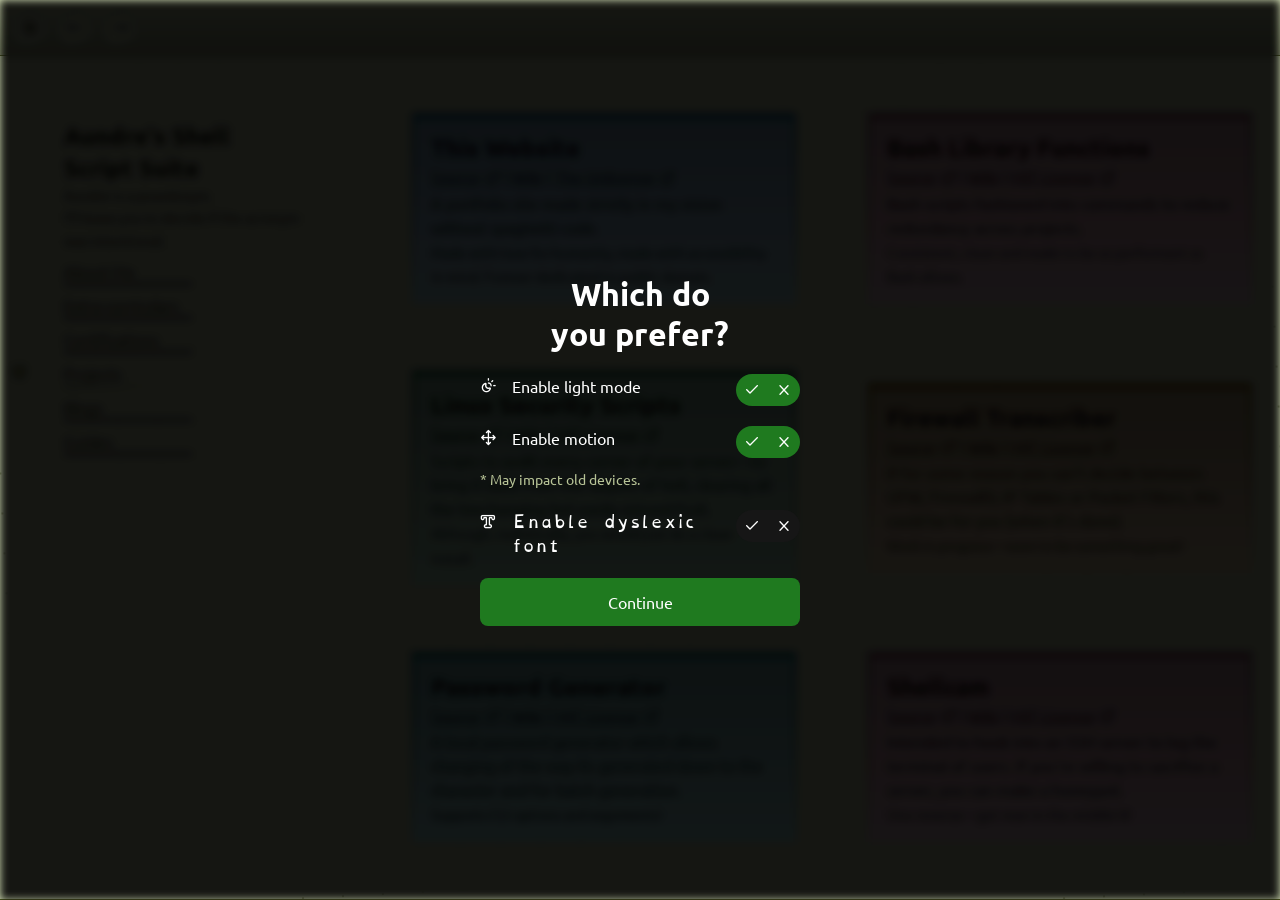
==== commit 175c649b: "refactor(): auto-minified assets via css-html-js-minify" ====
--- a/index.html
+++ b/index.html
@@ -1,47 +1 @@
-<!DOCTYPE html>
-<html lang="en">
-<head>
-	<meta charset="UTF-8">
-	<meta name="viewport" content="width=device-width, initial-scale=1.0">
-	<title>The ASS Suite</title>
-	<link rel="stylesheet" href="/static/css/styles.css">
-	<link rel="stylesheet" href="/static/css/ass.css">
-	<script src="/static/js/scripts.js" defer=""></script>
-	<script src="/static/js/ass.js" defer=""></script>
-</head>
-
-<body>
-	<header>
-		<nav class="button-row">
-			<button aria-label="Open Settings"><i class="icon-settings"></i></button>
-			<a href="#start" aria-label="Scroll to sidebar"><i class="icon-move-left"></i></a>
-			<a href="#end" aria-label="Scroll to project cards"><i class="icon-move-right"></i></a>
-		</nav>
-	</header>
-	<main>
-		<div id="start"></div>
-		<aside id="sidebar">
-			<h1>Aundre's Shell Script Suite</h1>
-			<span class="subtext">
-				Aundre is a psuedonym.<br>
-				I'll leave you to decide if the acronym was intentional.
-			</span>
-			<ul id="tab-list">
-				<li class="sidebar-tab" data-directory="about-me">About Me</li>
-				<li class="sidebar-tab" data-directory="extra-curriculars">Extra-curriculars</li>
-				<li class="sidebar-tab" data-directory="certifications">Certifications</li>
-				<li class="sidebar-tab" data-directory="projects">Projects</li>
-				<li class="sidebar-tab" data-directory="blogs">Blogs</li>
-				<li class="sidebar-tab" data-directory="guides">Guides</li>
-			</ul>
-		</aside>
-		<ul id="cards-grid">
-		</ul>
-		<div id="end"></div>
-		<div id="background"></div>
-	</main>
-	<footer id="root-footer">
-	</footer>
-</body>
-
-</html>
+<!DOCTYPE html> <html lang=en > <meta charset=UTF-8 > <meta name=viewport  content="width=device-width, initial-scale=1.0"> <title>The ASS Suite</title> <link rel=stylesheet  href="/static/css/styles.css"> <link rel=stylesheet  href="/static/css/ass.css"> <script src="/static/js/scripts.js" defer=""></script> <script src="/static/js/ass.js" defer=""></script> <header> <nav class=button-row > <button aria-label="Open Settings"><i class=icon-settings ></i></button> <a href="#start" aria-label="Scroll to sidebar"><i class=icon-move-left ></i></a> <a href="#end" aria-label="Scroll to project cards"><i class=icon-move-right ></i></a> </nav> </header> <main> <div id=start ></div> <aside id=sidebar > <h1>Aundre's Shell Script Suite</h1> <span class=subtext > Aundre is a psuedonym.<br> I'll leave you to decide if the acronym was intentional. </span> <ul id=tab-list > <li class=sidebar-tab  data-directory=about-me >About Me <li class=sidebar-tab  data-directory=extra-curriculars >Extra-curriculars <li class=sidebar-tab  data-directory=certifications >Certifications <li class=sidebar-tab  data-directory=projects >Projects <li class=sidebar-tab  data-directory=blogs >Blogs <li class=sidebar-tab  data-directory=guides >Guides </ul> </aside> <ul id=cards-grid > </ul> <div id=end ></div> <div id=background ></div> </main> <footer id=root-footer > </footer>
--- a/static/css/styles.css
+++ b/static/css/styles.css
@@ -1,274 +1 @@
-@import url('/static/css/lucide.css');
-@import url('/static/css/reset.css');
-@font-face {
-	font-style: normal;
-	font-weight: normal;
-	src: url('/static/fonts/CascadiaMono-Regular.ttf') format('truetype');
-	font-family: 'Cascadia Mono';
-	font-display: swap;
-}
-@font-face {
-	font-style: normal;
-	font-weight: normal;
-	src: url('/static/fonts/OpenDyslexic-Regular.otf') format('opentype');
-	font-family: 'OpenDyslexic';
-	font-display: swap;
-}
-
-/* html, = default to dark theme if invalid value is found */
-html,
-[data-theme='dark'],
-[data-theme='dark'] .divergent-accent {
-	--accent: oklch(.8 .14 var(--accent-hue));
-	--bg-1: oklch(.15 .0125 var(--accent-hue));
-	--bg-2: oklch(.1 .0125 var(--accent-hue));
-	--bg-3: oklch(.2 .025 var(--accent-hue));
-	--text-1: oklch(.95 .0625 var(--accent-hue));
-	--text-2: oklch(.8 .0625 var(--accent-hue));
-	--text-3: oklch(.7 .0625 var(--accent-hue));
-}
-
-[data-theme='light'],
-[data-theme='light'] .divergent-accent {
-	--accent: oklch(.5 .1 var(--accent-hue));
-	--bg-1: oklch(.975 .0625 var(--accent-hue));
-	--bg-2: oklch(.925 .0625 var(--accent-hue));
-	--bg-3: oklch(.8 .0625 var(--accent-hue));
-	--text-1: oklch(.1 .0625 var(--accent-hue));
-	--text-2: oklch(.2 .0625 var(--accent-hue));
-	--text-3: oklch(.3 .0625 var(--accent-hue));
-}
-
-[data-dyslexic='true'] body,
-.font-stack-dyslexic {
-	font-family: var(--font-stack-dyslexic) !important;
-}
-
-.subtext {
-	color: var(--text-2) !important;
-	font-size: .9em;
-}
-
-a {
-	color: var(--text-1);
-	&[href^="https://"]::after {
-		content: "\e0b9";
-		font-family: "lucide";
-		font-style: normal;
-		font-weight: normal;
-		display: inline-block;
-		margin-left: .25em;
-		vertical-align: middle;
-	}
-	&:hover,
-	&:focus-visible {
-		color: var(--accent);
-	}
-}
-
-
-.divergent-accent > * {
-	color: var(--text-1);
-}
-
-* {
-	color: inherit;
-}
-
-html {
-	--font-stack-base: Ubuntu, system-ui, -apple-system, BlinkMacSystemFont, 'Segoe UI', Roboto, Oxygen, Ubuntu, Cantarell, sans-serif;
-	--font-stack-mono: "Cascadia Mono", ui-monospace, SFMono-Regular, SF Mono, Menlo, Consolas, Liberation Mono, monospace;
-	--font-stack-dyslexic: 'OpenDyslexic', 'Comic Sans MS', 'Comic Sans', 'Open Sans', 'Helvetica Neue', sans-serif;
-	font-family: var(--font-stack-base);
-	&[data-motion="true"] {
-		transition: --accent-hue 2500ms ease-out;
-	}
-}
-
-.switch {
-	--switch-width: 4em;
-	--padding: 4px;
-	--knob-size: calc((var(--switch-width) / 2) - (var(--padding) * 2));
-	display: inline-block;
-	position: relative;
-	aspect-ratio: 2 / 1;
-	width: var(--switch-width);
-	input {
-		position: absolute;
-		opacity: 0;
-		width: 0;
-		height: 0;
-	}
-	.slider {
-		position: absolute;
-		cursor: pointer;
-		inset: 0;
-		border-radius: 9e9px;
-		background-color: oklch(20% 0 300);
-		[data-motion='true'] & {
-			transition: background-color .2s ease;
-		}
-		&::before {
-			position: absolute;
-			top: var(--padding);
-			left: var(--padding);
-			z-index: 2;
-			border-radius: 9e9px;
-			background-color: white;
-			width: var(--knob-size);
-			height: var(--knob-size);
-			content: "";
-		}
-		[data-motion='true'] &::before {
-			transition: transform 200ms cubic-bezier(.4, 0, .2, 1);
-		}
-	}
-	input:checked+.slider {
-		background-color: hsl(var(--accent-hue), 60%, 30%);
-		&::before {
-			transform: translateX(calc(var(--switch-width) - var(--knob-size) - (var(--padding) * 2)));
-		}
-	}
-	.state-text {
-		position: absolute;
-		top: 50%;
-		transform: translateY(-50%);
-		z-index: 1;
-		pointer-events: none;
-		font-family: sans-serif;
-		user-select: none;
-		&:first-of-type {
-			left: .5em;
-		}
-		&:last-of-type {
-			right: .5em;
-		}
-		&::before,
-		&::after {
-			color: white;
-		}
-	}
-}
-
-#config-menu[open] {
-	display: flex;
-	position: fixed;
-	width: 100vw;
-	height: 100vh;
-	color: white;
-	background: transparent;
-	justify-content: safe center;
-	align-items: safe center;
-	box-sizing: border-box;
-	border: unset;
-	z-index: 1;
-	* {
-		color: inherit;
-	}
-	&::backdrop {
-		backdrop-filter: brightness(.1) blur(4px);
-	}
-	h1 {
-		text-align: center;
-	}
-	.subtext {
-		margin-top: 10px;
-		max-width: calc(100% - 4em);
-	}
-	form {
-		position: relative;
-		display: grid;
-		width: 25svw;
-		min-width: 15em;
-		max-width: 25em;
-		height: fit-content;
-		max-height: 100%;
-		.option {
-			display: grid;
-			grid-template-columns: 2em 1fr 4em;
-			margin-top: 20px;
-			width: 100%;
-			height: fit-content;
-		}
-	}
-	#enter-site {
-		display: flex;
-		justify-content: safe center;
-		align-items: center;
-		text-align: center;
-		margin-top: 20px;
-		border: none;
-		border-radius: 8px;
-		background-color: hsl(var(--accent-hue), 60%, 30%);
-		padding: 12px 24px;
-		color: inherit;
-		&:hover,
-		&:focus-visible {
-			cursor: pointer;
-		}
-	}
-}
-
-dialog {
-	transition:
-		opacity 750ms ease 600ms,
-		transform 500ms ease;
-	&::backdrop {
-		transition:
-			opacity 500ms ease,
-			transform 500ms ease;
-	}
-}
-dialog[open], dialog[open]::backdrop {
-	opacity: 1;
-	transform: translateY(0) scale(1);
-}
-@starting-style {
-	dialog[open] {
-		opacity: 0;
-		transform: translateY(100px) scale(.95);
-	}
-	dialog[open]::backdrop {
-		opacity: 0;
-		transform: scale(.5);
-	}
-}
-
-.button-row {
-	display: flex;
-	flex-direction: row;
-	border-radius: 9e9px;
-	width: fit-content;
-	>button,
-	>a {
-		display: flex;
-		justify-content: safe center;
-		align-items: center;
-		background-color: var(--bg-1);
-		border: none;
-		border-top: var(--accent) 1px solid;
-		isolation: isolate;
-		aspect-ratio: 1/1;
-		height: 2em;
-		color: var(--text-1);
-		text-decoration: none;
-		text-align: center;
-		border-radius: 60% 40% 70% 30% / 50% 60% 40% 50%;
-		box-shadow: -2px -2px 8px color-mix(var(--accent) 20%, transparent);
-		margin: 0 .4em;
-		[data-motion="true"] & i {
-			transition: 50ms;
-		}
-		&[disabled] i {
-			font-size: .8em;
-			opacity: .5;
-		}
-		&:not([disabled]):hover i,
-		&:not([disabled]):focus-visible i {
-			cursor: pointer;
-		}&:not([disabled]):active i {
-			font-size: .9em;
-			opacity: .7;
-		}
-	}
-}
+@charset "utf-8";@import url(/static/css/lucide.css);@import url(/static/css/reset.css);@font-face{font-style:normal;font-weight:normal;src:url(/static/fonts/CascadiaMono-Regular.ttf) format('truetype');font-family:'Cascadia Mono';font-display:swap}@font-face{font-style:normal;font-weight:normal;src:url(/static/fonts/OpenDyslexic-Regular.otf) format('opentype');font-family:'OpenDyslexic';font-display:swap}html,[data-theme='dark'],[data-theme='dark'] .divergent-accent{--accent:oklch(.8 .14 var(--accent-hue));--bg-1:oklch(.15 .0125 var(--accent-hue));--bg-2:oklch(.1 .0125 var(--accent-hue));--bg-3:oklch(.2 .025 var(--accent-hue));--text-1:oklch(.95 .0625 var(--accent-hue));--text-2:oklch(.8 .0625 var(--accent-hue));--text-3:oklch(.7 .0625 var(--accent-hue))}[data-theme='light'],[data-theme='light'] .divergent-accent{--accent:oklch(.5 .1 var(--accent-hue));--bg-1:oklch(.975 .0625 var(--accent-hue));--bg-2:oklch(.925 .0625 var(--accent-hue));--bg-3:oklch(.8 .0625 var(--accent-hue));--text-1:oklch(.1 .0625 var(--accent-hue));--text-2:oklch(.2 .0625 var(--accent-hue));--text-3:oklch(.3 .0625 var(--accent-hue))}[data-dyslexic='true'] body,.font-stack-dyslexic{font-family:var(--font-stack-dyslexic) !important}.subtext{color:var(--text-2) !important;font-size:.9em}a{color:var(--text-1);&[href^="https://"]::after{content:"\e0b9";font-family:"lucide";font-style:normal;font-weight:normal;display:inline-block;margin-left:.25em;vertical-align:middle}&:hover,&:focus-visible{color:var(--accent)}}.divergent-accent>*{color:var(--text-1)}*{color:inherit}html{--font-stack-base:Ubuntu,system-ui,-apple-system,BlinkMacSystemFont,'Segoe UI',Roboto,Oxygen,Ubuntu,Cantarell,sans-serif;--font-stack-mono:"Cascadia Mono",ui-monospace,SFMono-Regular,SF Mono,Menlo,Consolas,Liberation Mono,monospace;--font-stack-dyslexic:'OpenDyslexic','Comic Sans MS','Comic Sans','Open Sans','Helvetica Neue',sans-serif;font-family:var(--font-stack-base);&[data-motion=true]{transition:--accent-hue 2500ms ease-out}}.switch{--switch-width:4em;--padding:4px;--knob-size:calc((var(--switch-width) / 2) -(var(--padding) * 2));display:inline-block;position:relative;aspect-ratio:2 / 1;width:var(--switch-width);input{position:absolute;opacity:0;width:0;height:0}.slider{position:absolute;cursor:pointer;inset:0;border-radius:9e9px;background-color:oklch(20% 0 300);[data-motion='true'] &{transition:background-color .2s ease}&::before{position:absolute;top:var(--padding);left:var(--padding);z-index:2;border-radius:9e9px;background-color:white;width:var(--knob-size);height:var(--knob-size);content:""}[data-motion='true'] &::before{transition:transform 200ms cubic-bezier(.4,0,.2,1)}}input:checked+.slider{background-color:hsl(var(--accent-hue),60%,30%);&::before{transform:translateX(calc(var(--switch-width) - var(--knob-size) -(var(--padding) * 2)))}}.state-text{position:absolute;top:50%;transform:translateY(-50%);z-index:1;pointer-events:none;font-family:sans-serif;user-select:none;&:first-of-type{left:.5em}&:last-of-type{right:.5em}&::before,&::after{color:white}}}#config-menu[open]{display:flex;position:fixed;width:100vw;height:100vh;color:white;background:transparent;justify-content:safe center;align-items:safe center;box-sizing:border-box;border:unset;z-index:1;*{color:inherit}&::backdrop{backdrop-filter:brightness(.1) blur(4px)}h1{text-align:center}.subtext{margin-top:10px;max-width:calc(100% - 4em)}form{position:relative;display:grid;width:25svw;min-width:15em;max-width:25em;height:fit-content;max-height:100%;.option{display:grid;grid-template-columns:2em 1fr 4em;margin-top:20px;width:100%;height:fit-content}}#enter-site{display:flex;justify-content:safe center;align-items:center;text-align:center;margin-top:20px;border:0;border-radius:8px;background-color:hsl(var(--accent-hue),60%,30%);padding:12px 24px;color:inherit;&:hover,&:focus-visible{cursor:pointer}}}dialog{transition:opacity 750ms ease 600ms,transform 500ms ease;&::backdrop{transition:opacity 500ms ease,transform 500ms ease}}dialog[open],dialog[open]::backdrop{opacity:1;transform:translateY(0) scale(1)}@starting-style{dialog[open]{opacity:0;transform:translateY(100px) scale(.95)}dialog[open]::backdrop{opacity:0;transform:scale(.5)}}.button-row{display:flex;flex-direction:row;border-radius:9e9px;width:fit-content;>button,>a{display:flex;justify-content:safe center;align-items:center;background-color:var(--bg-1);border:0;border-top:var(--accent) 1px solid;isolation:isolate;aspect-ratio:1/1;height:2em;color:var(--text-1);text-decoration:none;text-align:center;border-radius:60% 40% 70% 30% / 50% 60% 40% 50%;box-shadow:-2px -2px 8px color-mix(var(--accent) 20%,transparent);margin:0 .4em;[data-motion=true] & i{transition:50ms}&[disabled] i{font-size:.8em;opacity:.5}&:not([disabled]):hover i,&:not([disabled]):focus-visible i{cursor:pointer}&:not([disabled]):active i{font-size:.9em;opacity:.7}}}
--- a/static/css/ass.css
+++ b/static/css/ass.css
@@ -1,258 +1 @@
-@property --accent-hue {
-	syntax: '<number>';
-	initial-value: 120;
-	inherits: true;
-}
-
-/* Disabled footer cause I don't have a use for it right now. */
-:root {
-	--header-height: 3.5rem;
-	--footer-height: 1px;
-}
-
-html {
-	width: 100vw;
-	height: 100vh;
-}
-
-body {
-	display: grid;
-	position: relative;
-	grid-template-rows: var(--header-height) 1fr var(--footer-height);
-	margin: unset;
-	background: var(--bg-1);
-	width: 100%;
-	height: 100%;
-	color: var(--text-1);
-}
-
-article,
-ul,
-aside {
-	box-sizing: border-box;
-	margin: unset;
-	padding: unset;
-	width: 100%;
-	height: 100%;
-}
-
-main {
-	display: flex;
-	width: 100%;
-	max-height: 100%;
-	overflow: auto;
-	scroll-snap-type: x mandatory;
-	>* {
-		scroll-snap-align: start;
-	}
-}
-
-#sidebar {
-	--parent-padding: 4em;
-	--tab-width: 8em;
-	display: flex;
-	flex-direction: column;
-	position: relative;
-	flex-shrink: 0;
-	width: 30%;
-	height: 100%;
-	overflow: auto;
-	padding: var(--parent-padding);
-	@media (orientation: portrait),
-	(max-width: 56em) {
-		width: 90vw;
-	}
-	@media (max-width: 32em) {
-		width: 100vw;
-		--parent-padding: .5em;
-	}
-	>#tab-list {
-		list-style-type: none;
-		>* {
-			margin-top: .5em;
-			text-align: start;
-			width: var(--tab-width);
-			padding: 0;
-			background-color: transparent;
-			border: none;
-			border-bottom: 2px solid;
-			border-image: linear-gradient(
-				to right,
-				color-mix(var(--accent) 30%,
-				transparent),
-				transparent 40%
-			) 0 0 1 0;
-			cursor: pointer;
-			&::before,
-			&::after {
-				position: absolute;
-				content: '\e269';
-				font-family: lucide;
-				color: var(--accent);
-				opacity: 0;
-				pointer-events: none;
-			}
-			&::before {
-				transform: translateX(-4ex);
-			}
-			&::after {
-				left: calc(var(--parent-padding) + var(--tab-width));
-				transform: translateX(4ex);
-				filter: opacity(0);
-				@media (max-width: 32em) {
-					filter: unset;
-				}
-			}
-			[data-motion="true"] &::before,
-			[data-motion="true"] &::after {
-				transition:
-					250ms ease-out transform,
-					150ms ease-out opacity,
-					25ms linear scale;
-			}
-			&:hover,
-			&:focus-visible {
-				border-image: linear-gradient(
-					to right,
-					color-mix(var(--accent) 75%,
-					transparent),
-					transparent 55%
-				) 0 0 1 0;
-			}
-			&:hover::before,
-			&:focus-visible::before,
-			&:hover::after,
-			&:focus-visible::after {
-				opacity: .5;
-				cursor: pointer;
-			}&:hover::before,
-			&:focus-visible::before {
-				transform: translateX(-3ex);
-			}
-			&:hover::after,
-			&:focus-visible::after {
-				transform: translateX(3ex);
-			}
-			&:active,
-			&[data-active] {
-				border-image: linear-gradient(to right, var(--accent), transparent 70%) 0 0 1 0;
-			}
-			&:active::before,
-			&[data-active]::before,
-			&:active::after,
-			&[data-active]::after {
-				content: '\e2cc';
-				opacity: 1;
-			}
-			&:active::before,
-			&:active::after {
-				scale: 1.1;
-			}
-		}
-	}
-}
-
-#cards-grid {
-	display: flex;
-	position: relative;
-	flex-shrink: 0;
-	flex-direction: row;
-	flex-wrap: wrap;
-	justify-content: safe center;
-	gap: 1em;
-	isolation: isolate;
-	width: 70%;
-	height: 100%;
-	overflow-y: auto;
-	list-style-type: none;
-	scroll-snap-type: y mandatory;
-	padding: 2em 0;
-	>* {
-		scroll-snap-align: start;
-	}
-	>.project-card {
-		margin: auto;
-		background: linear-gradient(
-			to bottom,
-			var(--bg-3) 0%,
-			var(--bg-1) 100%
-		);
-		padding: 1em;
-		width: 24em;
-		height: fit-content;
-		border-style: solid;
-		border-image: linear-gradient(
-			to bottom,
-			var(--accent) 0%,
-			transparent 100%
-		) 1 / 2 1 0 1;
-		border-bottom: none;
-		[data-motion="true"] & {
-			transition: box-shadow 100ms linear;
-		}
-	}
-	@media (orientation: portrait),
-	(max-width: 56em) {
-		width: 90vw;
-		padding: 1em;
-	}
-	@media (max-width: 32em) {
-		width: 100vw;
-		padding: 0;
-	}
-}
-
-header,
-footer {
-	display: flex;
-	position: static;
-	align-items: center;
-	box-sizing: border-box;
-	width: 100%;
-	height: 100%;
-}
-header {
-	border-bottom: var(--accent) 1px solid;
-	padding: .5em;
-	background: linear-gradient(
-		var(--bg-1) 0%,
-		var(--bg-3)
-	);
-}
-footer {
-	border-top: var(--accent) 1px solid;
-}
-
-@keyframes background-slide {
-	100% {
-		transform: translate(40px, -40px);
-	}
-}
-
-#background {
-	position: absolute;
-	top: 0;
-	left: 0;
-	z-index: -1;
-	width: 100%;
-	min-height: 100%;
-	overflow: hidden;
-	&::before {
-		position: absolute;
-		top: -100px;
-		left: -100px;
-		rotate: -3deg;
-		opacity: .15;
-		background: radial-gradient(var(--accent) 1px, transparent 1px);
-		background-size: 40px 40px;
-		width: calc(100% + 200px);
-		height: calc(100% + 200px);
-		content: "";
-	}
-	[data-theme='light'] &::before {
-		opacity: .4;
-	}
-	[data-motion='true'] &::before {
-		animation: background-slide 5s linear infinite;
-	}
-}
+@charset "utf-8";@property --accent-hue{syntax:'<number>';initial-value:120;inherits:true}:root{--header-height:3.5rem;--footer-height:1px}html{width:100vw;height:100vh}body{display:grid;position:relative;grid-template-rows:var(--header-height) 1fr var(--footer-height);margin:unset;background:var(--bg-1);width:100%;height:100%;color:var(--text-1)}article,ul,aside{box-sizing:border-box;margin:unset;padding:unset;width:100%;height:100%}main{display:flex;width:100%;max-height:100%;overflow:auto;scroll-snap-type:x mandatory;>*{scroll-snap-align:start}}#sidebar{--parent-padding:4em;--tab-width:8em;display:flex;flex-direction:column;position:relative;flex-shrink:0;width:30%;height:100%;overflow:auto;padding:var(--parent-padding);@media (orientation:portrait),(max-width:56em){width:90vw}@media (max-width:32em){width:100vw;--parent-padding:.5em}>#tab-list{list-style-type:none;>*{margin-top:.5em;text-align:start;width:var(--tab-width);padding:0;background-color:transparent;border:0;border-bottom:2px solid;border-image:linear-gradient(to right,color-mix(var(--accent) 30%,transparent),transparent 40%) 0 0 1 0;cursor:pointer;&::before,&::after{position:absolute;content:'\e269';font-family:lucide;color:var(--accent);opacity:0;pointer-events:none}&::before{transform:translateX(-4ex)}&::after{left:calc(var(--parent-padding) + var(--tab-width));transform:translateX(4ex);filter:opacity(0);@media (max-width:32em){filter:unset}}[data-motion=true] &::before,[data-motion=true] &::after{transition:250ms ease-out transform,150ms ease-out opacity,25ms linear scale}&:hover,&:focus-visible{border-image:linear-gradient(to right,color-mix(var(--accent) 75%,transparent),transparent 55%) 0 0 1 0}&:hover::before,&:focus-visible::before,&:hover::after,&:focus-visible::after{opacity:.5;cursor:pointer}&:hover::before,&:focus-visible::before{transform:translateX(-3ex)}&:hover::after,&:focus-visible::after{transform:translateX(3ex)}&:active,&[data-active]{border-image:linear-gradient(to right,var(--accent),transparent 70%) 0 0 1 0}&:active::before,&[data-active]::before,&:active::after,&[data-active]::after{content:'\e2cc';opacity:1}&:active::before,&:active::after{scale:1.1}}}}#cards-grid{display:flex;position:relative;flex-shrink:0;flex-direction:row;flex-wrap:wrap;justify-content:safe center;gap:1em;isolation:isolate;width:70%;height:100%;overflow-y:auto;list-style-type:none;scroll-snap-type:y mandatory;padding:2em 0;>*{scroll-snap-align:start}>.project-card{margin:auto;background:linear-gradient(to bottom,var(--bg-3) 0,var(--bg-1) 100%);padding:1em;width:24em;height:fit-content;border-style:solid;border-image:linear-gradient(to bottom,var(--accent) 0,transparent 100%) 1 / 2 1 0 1;border-bottom:none;[data-motion=true] &{transition:box-shadow 100ms linear}}@media (orientation:portrait),(max-width:56em){width:90vw;padding:1em}@media (max-width:32em){width:100vw;padding:0}}header,footer{display:flex;position:static;align-items:center;box-sizing:border-box;width:100%;height:100%}header{border-bottom:var(--accent) 1px solid;padding:.5em;background:linear-gradient(var(--bg-1) 0,var(--bg-3))}footer{border-top:var(--accent) 1px solid}@keyframes background-slide{100%{transform:translate(40px,-40px)}}#background{position:absolute;top:0;left:0;z-index:-1;width:100%;min-height:100%;overflow:hidden;&::before{position:absolute;top:-100px;left:-100px;rotate:-3deg;opacity:.15;background:radial-gradient(var(--accent) 1px,transparent 1px);background-size:40px 40px;width:calc(100% + 200px);height:calc(100% + 200px);content:""}[data-theme='light'] &::before{opacity:.4}[data-motion='true'] &::before{animation:background-slide 5s linear infinite}}
